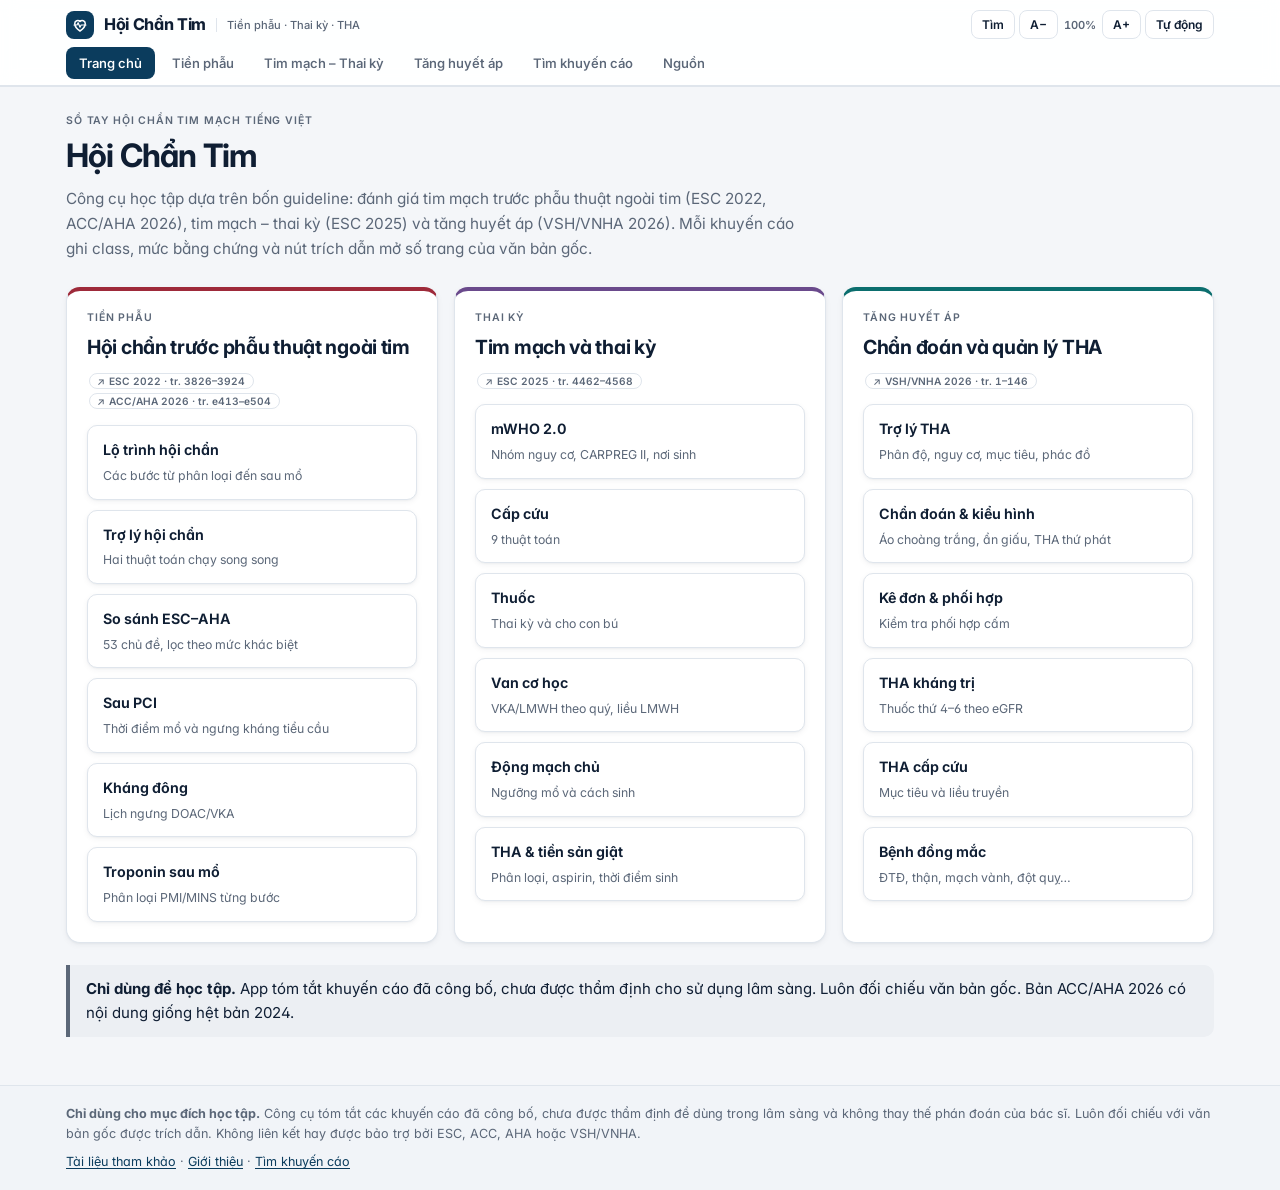
==== timmach-vn/index.html @ bd004d42 "Add files via upload" ====
<!doctype html>
<html lang="vi">
<head>
<meta charset="utf-8">
<meta name="viewport" content="width=device-width, initial-scale=1, viewport-fit=cover">
<title>Hội Chẩn Tim</title>
<meta name="description" content="Công cụ học tập tiếng Việt về hội chẩn tim mạch trước phẫu thuật ngoài tim (ESC 2022, ACC/AHA 2026) tim mạch – thai kỳ (ESC 2025) và tăng huyết áp (VSH/VNHA 2026). Mọi nội dung có trích dẫn khuyến cáo.">
<meta name="theme-color" content="#0b3c5d">
<link rel="icon" href="data:image/svg+xml,%3Csvg xmlns='http://www.w3.org/2000/svg' viewBox='0 0 32 32'%3E%3Crect width='32' height='32' rx='7' fill='%230b3c5d'/%3E%3Cpath d='M16 25s-8-5.2-8-11a4.5 4.5 0 0 1 8-2.8A4.5 4.5 0 0 1 24 14c0 5.8-8 11-8 11z' fill='%23fff'/%3E%3C/svg%3E">
<link rel="preconnect" href="https://fonts.googleapis.com">
<link rel="preconnect" href="https://fonts.gstatic.com" crossorigin>
<link rel="stylesheet" href="https://fonts.googleapis.com/css2?family=Inter:wght@400..800&display=swap">
<link rel="stylesheet" href="assets/style.css">
</head>
<body>
<a class="skip" href="#main">Bỏ qua đến nội dung</a>
<header class="top">
  <div class="wrap bar">
    <a class="brand" href="#/"><span class="logo" aria-hidden="true"><svg viewBox="0 0 24 24" fill="none" stroke="currentColor" stroke-width="2" stroke-linecap="round" stroke-linejoin="round"><path d="M12 20s-7-4.4-7-10a4 4 0 0 1 7-2.6A4 4 0 0 1 19 10c0 5.6-7 10-7 10z"/><path d="M4 12h4l1.5-3 2.5 6 1.5-3H20" stroke-width="1.6"/></svg></span><b>Hội Chẩn Tim</b><small>Tiền phẫu · Thai kỳ · THA</small></a>
    <div class="tools">
      <button type="button" class="ic" id="btn-search" aria-label="Tìm khuyến cáo">Tìm</button>
      <button type="button" class="ic" id="fs-down" aria-label="Giảm cỡ chữ">A−</button>
      <span class="fs" id="fs-val">100%</span>
      <button type="button" class="ic" id="fs-up" aria-label="Tăng cỡ chữ">A+</button>
      <button type="button" class="ic" id="btn-theme" aria-label="Đổi giao diện sáng/tối">Tự động</button>
    </div>
  </div>
  <nav class="wrap mainnav" id="mainnav" aria-label="Điều hướng chính"></nav>
  <nav class="wrap subnav" id="subnav" aria-label="Công cụ trong mục"></nav>
</header>
<main id="main" class="wrap" tabindex="-1"></main>
<footer class="foot">
  <div class="wrap">
    <p><b>Chỉ dùng cho mục đích học tập.</b> Công cụ tóm tắt các khuyến cáo đã công bố, chưa được thẩm định để dùng trong lâm sàng và không thay thế phán đoán của bác sĩ. Luôn đối chiếu với văn bản gốc được trích dẫn. Không liên kết hay được bảo trợ bởi ESC, ACC, AHA hoặc VSH/VNHA.</p>
    <p><a href="#/nguon">Tài liệu tham khảo</a> · <a href="#/gioi-thieu">Giới thiệu</a> · <a href="#/tim">Tìm khuyến cáo</a></p>
  </div>
</footer>
<div class="modal" id="modal" hidden><div class="modal-card" role="dialog" aria-modal="true" aria-labelledby="modal-title"><button type="button" class="modal-x" id="modal-x" aria-label="Đóng">×</button><div id="modal-body"></div></div></div>
<script src="data/refs.js"></script>
<script src="data/periop.js"></script>
<script src="data/preg.js"></script>
<script src="data/tha.js"></script>
<script src="assets/core.js"></script>
<script src="assets/pdfview.js"></script>
<script src="pages/periop.js"></script>
<script src="pages/preg.js"></script>
<script src="pages/tha.js"></script>
<script src="pages/common.js"></script>
</body>
</html>
---- timmach-vn/assets/style.css ----
/* Hội Chẩn Tim — giao diện lâm sàng: chữ Inter, nền xám lạnh, màu thương hiệu xanh navy; màu class theo quy ước guideline (I xanh lá, IIa vàng, IIb cam, III đỏ) */
:root{
  --bg:#f4f6f9; --surface:#ffffff; --surface2:#f1f4f8; --ink:#0f1e33; --muted:#5b6778; --line:#dfe5ec; --brand:#0b3c5d; --brand-ink:#ffffff; --brand-soft:#e6eef5;
  --esc:#1d4f8f; --esc-soft:#e8eef7; --aha:#9e2a3a; --aha-soft:#f8eaec; --preg:#6a4a8c; --preg-soft:#f0ebf6; --tha:#0b6e6e; --tha-soft:#e3f2f1;
  --c1:#1b7f4f; --c1-soft:#e3f3ea; --c2a:#8a6d00; --c2a-soft:#fbf3d6; --c2b:#b45309; --c2b-soft:#fdebd8;
  --c3:#b3261e; --c3-soft:#fbe4e2; --cv:#5b6778; --cv-soft:#eceff3; --focus:#1d4f8f;
  --shadow:0 1px 2px rgba(15,30,51,.04),0 2px 6px rgba(15,30,51,.05);
  --f-display:"Inter", "Segoe UI", system-ui, -apple-system, sans-serif;
  --f-body:"Inter", "Segoe UI", system-ui, -apple-system, sans-serif;
  --f-mono:"Inter", "Segoe UI", system-ui, sans-serif;
  --r:12px; --fs:15px; color-scheme:light;
}
@media (prefers-color-scheme: dark){:root:not([data-theme="light"]){
  --bg:#0b1220; --surface:#121a2b; --surface2:#18233a; --ink:#e6ebf2; --muted:#9aa6b8; --line:#26324a; --brand:#7fb3e0; --brand-ink:#0b1220; --brand-soft:#16273f;
  --esc:#8fb3ea; --esc-soft:#17243d; --aha:#f0a0aa; --aha-soft:#351d24; --preg:#c4a7e6; --preg-soft:#2a2140; --tha:#6fd1c9; --tha-soft:#12302f;
  --c1:#6fd3a0; --c1-soft:#12301f; --c2a:#e3c25a; --c2a-soft:#33290c; --c2b:#f2a463; --c2b-soft:#3a240f;
  --c3:#f08a83; --c3-soft:#3a1a19; --cv:#a2adbd; --cv-soft:#1f2a40; --focus:#8fb3ea;
  --shadow:0 1px 2px rgba(0,0,0,.3); color-scheme:dark}}
:root[data-theme="dark"]{
  --bg:#0b1220; --surface:#121a2b; --surface2:#18233a; --ink:#e6ebf2; --muted:#9aa6b8; --line:#26324a; --brand:#7fb3e0; --brand-ink:#0b1220; --brand-soft:#16273f;
  --esc:#8fb3ea; --esc-soft:#17243d; --aha:#f0a0aa; --aha-soft:#351d24; --preg:#c4a7e6; --preg-soft:#2a2140; --tha:#6fd1c9; --tha-soft:#12302f;
  --c1:#6fd3a0; --c1-soft:#12301f; --c2a:#e3c25a; --c2a-soft:#33290c; --c2b:#f2a463; --c2b-soft:#3a240f;
  --c3:#f08a83; --c3-soft:#3a1a19; --cv:#a2adbd; --cv-soft:#1f2a40; --focus:#8fb3ea;
  --shadow:0 1px 2px rgba(0,0,0,.3); color-scheme:dark}
*{box-sizing:border-box}
html{font-size:var(--fs)}
body{margin:0;background:var(--bg);color:var(--ink);font-family:var(--f-body);font-size:1rem;line-height:1.55;-webkit-text-size-adjust:100%}
h1,h2,h3,h4{font-family:var(--f-display);font-weight:650;text-wrap:balance;line-height:1.2;margin:0}
h1{font-size:clamp(1.55rem,3.4vw,2.3rem)} h2{font-size:1.4rem} h3{font-size:1.07rem} h4{font-size:.98rem}
p{margin:0} a{color:var(--esc)}
.skip{position:absolute;left:-999px;top:0;background:var(--ink);color:var(--surface);padding:8px 12px;z-index:50}
.skip:focus{left:8px}
.wrap{max-width:1180px;margin:0 auto;padding-left:max(16px,env(safe-area-inset-left,0px));padding-right:max(16px,env(safe-area-inset-right,0px))}
header.top{position:sticky;top:0;z-index:9;background:var(--surface);border-bottom:1px solid var(--line);padding-top:env(safe-area-inset-top,0px)}
.bar{display:flex;align-items:center;justify-content:space-between;gap:10px;flex-wrap:wrap;padding-block:10px 4px}
.brand{display:flex;align-items:center;gap:8px;text-decoration:none;color:var(--ink)}
.brand b{font-family:var(--f-display);font-size:1.12rem}
.brand small{font:500 .72rem var(--f-mono);color:var(--muted);letter-spacing:.04em}
.logo{width:22px;height:22px;border-radius:6px;background:var(--aha);display:inline-block;position:relative}
.logo::after{content:"";position:absolute;inset:6px 5px;border-radius:50% 50% 50% 0;background:var(--surface);transform:rotate(-45deg)}
.tools{display:flex;align-items:center;gap:4px}
.ic{border:1px solid var(--line);background:var(--surface);color:var(--ink);font:600 .8rem var(--f-body);padding:5px 9px;border-radius:7px;cursor:pointer}
.ic:hover{background:var(--surface2)}
.fs{font:500 .72rem var(--f-mono);color:var(--muted);min-width:3.2em;text-align:center}
nav.mainnav,nav.subnav{display:flex;gap:4px;overflow-x:auto;scrollbar-width:thin}
nav.mainnav{padding-block:4px 6px}
nav.subnav{padding-block:0 8px}
nav.subnav:empty{display:none}
.nv{flex:0 0 auto;text-decoration:none;color:var(--muted);font:500 .86rem var(--f-body);padding:6px 11px;border-radius:999px;white-space:nowrap;border:1px solid transparent}
.nv:hover{color:var(--ink);background:var(--surface2)}
.nv[aria-current="page"]{background:var(--ink);color:var(--surface)}
.subnav .nv{font-size:.8rem;padding:4px 10px}
.subnav .nv[aria-current="page"]{background:var(--surface2);color:var(--ink);border-color:var(--line)}
button:focus-visible,select:focus-visible,input:focus-visible,a:focus-visible,summary:focus-visible{outline:2px solid var(--focus);outline-offset:2px}
main{padding-block:22px 48px;display:flex;flex-direction:column;gap:22px;min-height:60vh}
main:focus{outline:none}
.lede{max-width:74ch;color:var(--muted)}
.eyebrow{font:600 .72rem var(--f-mono);letter-spacing:.09em;text-transform:uppercase;color:var(--muted)}
.head{display:flex;flex-direction:column;gap:8px}
.panel{background:var(--surface);border:1px solid var(--line);border-radius:var(--r);padding:16px;min-width:0}
.panel p,.callout p,.panel li{overflow-wrap:anywhere}
.stack{display:flex;flex-direction:column;gap:10px}
.row{display:flex;flex-wrap:wrap;gap:8px;align-items:center}
.callout{border-left:4px solid var(--aha);background:var(--aha-soft);padding:12px 16px;border-radius:0 var(--r) var(--r) 0}
.callout.esc{border-color:var(--esc);background:var(--esc-soft)}
.callout.preg{border-color:var(--preg);background:var(--preg-soft)}
.callout.neutral{border-color:var(--cv);background:var(--cv-soft)}
.grid2{display:grid;grid-template-columns:repeat(2,minmax(0,1fr));gap:16px}
.grid3{display:grid;grid-template-columns:repeat(3,minmax(0,1fr));gap:14px}
@media (max-width:820px){.grid2,.grid3{grid-template-columns:minmax(0,1fr)}}
.scroll{overflow-x:auto}
table{border-collapse:collapse;width:100%;font-size:.9rem}
th,td{border-bottom:1px solid var(--line);padding:8px 10px;text-align:left;vertical-align:top}
th{font:600 .72rem var(--f-mono);letter-spacing:.05em;text-transform:uppercase;color:var(--muted);background:var(--surface2)}
td.k{font-weight:600}
.col-esc{color:var(--esc)} .col-aha{color:var(--aha)} .col-preg{color:var(--preg)}
.note{font-size:.82rem;color:var(--muted)}
.small{font-size:.86rem}
ul.plain{margin:0;padding-left:1.1em;display:flex;flex-direction:column;gap:5px;font-size:.92rem}
ol.plain{margin:0;padding-left:1.3em;display:flex;flex-direction:column;gap:5px;font-size:.92rem}
/* class badges */
.cb{display:inline-flex;align-items:center;gap:5px;font:700 .72rem var(--f-mono);padding:2px 7px;border-radius:5px;white-space:nowrap;vertical-align:1px}
.cb i{font-style:normal;font-weight:500;opacity:.8}
.c1{background:var(--c1-soft);color:var(--c1)} .c2a{background:var(--c2a-soft);color:var(--c2a)}
.c2b{background:var(--c2b-soft);color:var(--c2b)} .c3,.c3h{background:var(--c3-soft);color:var(--c3)}
.c3h{outline:1.5px solid var(--c3)} .cv{background:var(--cv-soft);color:var(--cv)}
.who{font:700 .7rem var(--f-mono);letter-spacing:.06em;padding:2px 6px;border-radius:4px;white-space:nowrap}
.who.esc{background:var(--esc-soft);color:var(--esc)} .who.aha{background:var(--aha-soft);color:var(--aha)} .who.preg{background:var(--preg-soft);color:var(--preg)}
/* citations */
.cite{display:inline-flex;align-items:center;gap:4px;font:600 .68rem var(--f-mono);color:var(--muted);background:var(--surface2);border:1px solid var(--line);border-radius:5px;padding:1px 6px;cursor:pointer;white-space:nowrap;vertical-align:1px;margin-left:2px}
.cite:hover{color:var(--ink);border-color:var(--muted)}
.cite::before{content:"↗";font-weight:500}
.srcline{display:flex;flex-wrap:wrap;gap:4px;align-items:center;font-size:.78rem;color:var(--muted)}
/* diff chips */
.dchip{font:600 .72rem var(--f-body);padding:2px 9px;border-radius:999px;white-space:nowrap;border:1px solid currentColor}
.d-same{color:var(--c1)} .d-minor{color:var(--c2a)} .d-major{color:var(--c3)} .d-esc{color:var(--esc)} .d-aha{color:var(--aha)}
/* home + tiles */
.hero{display:flex;flex-direction:column;gap:10px;padding-block:6px 4px}
.hubs{display:grid;grid-template-columns:repeat(2,minmax(0,1fr));gap:16px}
@media (max-width:820px){.hubs{grid-template-columns:minmax(0,1fr)}}
.hub{background:var(--surface);border:1px solid var(--line);border-radius:14px;padding:18px;display:flex;flex-direction:column;gap:12px}
.hub.tp{border-top:4px solid var(--aha)} .hub.tk{border-top:4px solid var(--preg)}
.tiles{display:grid;grid-template-columns:repeat(auto-fill,minmax(230px,1fr));gap:10px}
.tile{display:flex;flex-direction:column;gap:4px;text-decoration:none;color:var(--ink);background:var(--surface);border:1px solid var(--line);border-radius:var(--r);padding:12px 14px}
.tile:hover{border-color:var(--muted)}
.tile b{font-size:.95rem}
.tile span{font-size:.82rem;color:var(--muted)}
.tile .tg{font:600 .66rem var(--f-mono);letter-spacing:.06em;text-transform:uppercase}
.steps-path{display:flex;flex-direction:column;gap:14px}
.pstep{display:grid;grid-template-columns:40px minmax(0,1fr);gap:12px}
.pnum{width:34px;height:34px;border-radius:50%;background:var(--ink);color:var(--surface);display:flex;align-items:center;justify-content:center;font:700 .9rem var(--f-mono)}
.pstep h3{margin-bottom:2px}
.chipbar{display:flex;flex-wrap:wrap;gap:6px;align-items:center}
.pill{display:inline-block;font:600 .74rem var(--f-mono);padding:2px 8px;border-radius:999px;background:var(--surface2);color:var(--muted)}
.pill.on{background:var(--ink);color:var(--surface)}
/* filters & forms */
.filters{display:flex;flex-wrap:wrap;gap:8px;align-items:center}
.chip{border:1px solid var(--line);background:var(--surface);color:var(--ink);font:500 .84rem var(--f-body);padding:5px 12px;border-radius:999px;cursor:pointer}
.chip[aria-pressed="true"]{background:var(--ink);color:var(--surface);border-color:var(--ink)}
input[type=search],input[type=number],input[type=text],select{font:inherit;font-size:.92rem;color:var(--ink);background:var(--surface);border:1px solid var(--line);border-radius:8px;padding:6px 9px;min-width:0;max-width:100%}
input[type=search]{flex:1 1 220px}
input[type=range]{width:100%;accent-color:var(--preg)}
.form{display:grid;grid-template-columns:repeat(auto-fill,minmax(220px,1fr));gap:12px 16px;align-items:start}
.field{display:flex;flex-direction:column;gap:5px;font-size:.88rem;min-width:0}
.field>span{font-weight:600}
.checks{display:flex;flex-direction:column;gap:5px;font-size:.88rem}
.checks label{display:flex;gap:7px;align-items:flex-start}
.checks input{margin-top:4px}
fieldset{border:1px solid var(--line);border-radius:8px;padding:10px 12px;margin:0;min-width:0}
legend{font-weight:600;font-size:.86rem;padding:0 4px}
.out{display:grid;grid-template-columns:repeat(2,minmax(0,1fr));gap:16px}
@media (max-width:820px){.out{grid-template-columns:minmax(0,1fr)}}
.outcol{border-radius:var(--r);border:1px solid var(--line);background:var(--surface);overflow:hidden;min-width:0}
.outcol>header{padding:10px 14px;font:700 .82rem var(--f-mono);letter-spacing:.05em}
.outcol.esc>header{background:var(--esc-soft);color:var(--esc)} .outcol.aha>header{background:var(--aha-soft);color:var(--aha)} .outcol.preg>header{background:var(--preg-soft);color:var(--preg)}
.steps{list-style:none;margin:0;padding:10px 14px 14px;display:flex;flex-direction:column;gap:9px}
.steps li{font-size:.9rem;display:flex;gap:8px;align-items:flex-start;flex-wrap:wrap}
.steps li>span.t{flex:1 1 200px;min-width:0}
.steps li.stop{font-weight:600}
.verdict{padding:12px 14px;font-size:.94rem;display:flex;flex-direction:column;gap:8px}
.verdict .big{font-family:var(--f-display);font-size:1.15rem;font-weight:650}
/* yes/no toggles (troponin.org style) */
.q{display:grid;grid-template-columns:minmax(0,1fr) auto;gap:10px;align-items:center;padding:10px 0;border-bottom:1px dashed var(--line)}
.q:last-child{border-bottom:0}
.yn{display:inline-flex;border:1px solid var(--line);border-radius:8px;overflow:hidden}
.yn button{border:0;background:var(--surface);color:var(--muted);font:600 .82rem var(--f-body);padding:6px 12px;cursor:pointer;border-right:1px solid var(--line)}
.yn button:last-child{border-right:0}
.yn button[aria-pressed="true"]{background:var(--ink);color:var(--surface)}
@media (max-width:520px){.q{grid-template-columns:minmax(0,1fr)}}
.result{border:2px solid var(--ink);border-radius:var(--r);padding:16px;background:var(--surface);display:flex;flex-direction:column;gap:8px}
/* recommendation list */
.rec{display:flex;gap:8px;align-items:flex-start;font-size:.9rem}
.rec .cb{margin-top:2px}
.rec>span.t{flex:1;min-width:0}
.recrow{background:var(--surface);border:1px solid var(--line);border-radius:8px;padding:10px 12px;display:flex;flex-direction:column;gap:6px}
.recrow .meta{display:flex;flex-wrap:wrap;gap:6px;align-items:center;font-size:.76rem;color:var(--muted)}
/* matrix */
.mrow{background:var(--surface);border:1px solid var(--line);border-radius:var(--r);overflow:hidden}
.mhead{display:flex;flex-wrap:wrap;gap:8px 12px;align-items:center;padding:12px 16px;border-bottom:1px solid var(--line)}
.mhead h3{flex:1 1 260px;font-size:1.02rem}
.mhead .cat{font:500 .72rem var(--f-mono);color:var(--muted);text-transform:uppercase;letter-spacing:.06em}
.mbody{display:grid;grid-template-columns:repeat(2,minmax(0,1fr))}
.mbody>div{padding:12px 16px;display:flex;flex-direction:column;gap:8px;min-width:0}
.mbody>div+div{border-left:1px solid var(--line)}
@media (max-width:760px){.mbody{grid-template-columns:minmax(0,1fr)}.mbody>div+div{border-left:0;border-top:1px solid var(--line)}}
.side-l{font:700 .7rem var(--f-mono);letter-spacing:.08em;display:flex;gap:6px;flex-wrap:wrap;align-items:center}
.tip{padding:10px 16px;background:var(--surface2);font-size:.88rem;border-top:1px solid var(--line)}
/* key diffs */
.keydiff{display:grid;grid-template-columns:repeat(auto-fill,minmax(280px,1fr));gap:12px}
.kd{background:var(--surface);border:1px solid var(--line);border-radius:var(--r);padding:14px;display:flex;flex-direction:column;gap:8px}
.kd h3{font-size:1rem}
.kd .r2{display:grid;grid-template-columns:44px minmax(0,1fr);gap:8px;font-size:.88rem;align-items:start}
.cormap{display:grid;grid-template-columns:repeat(5,minmax(0,1fr));gap:8px}
@media (max-width:640px){.cormap{grid-template-columns:repeat(2,minmax(0,1fr))}}
.cormap div{border-radius:8px;padding:10px;font-size:.82rem;display:flex;flex-direction:column;gap:4px}
.cormap b{font-family:var(--f-mono);font-size:.95rem}
/* timeline */
.tl{display:flex;flex-direction:column;gap:10px}
.tlrow{display:grid;grid-template-columns:52px minmax(0,1fr);gap:8px;align-items:center}
.bar2{position:relative;height:34px;border-radius:6px;overflow:hidden;display:flex;background:var(--surface2)}
.seg{height:100%;display:flex;align-items:center;justify-content:center;font:700 .7rem var(--f-mono);overflow:hidden;white-space:nowrap;border-right:1px solid var(--surface)}
.marker{position:absolute;top:-4px;bottom:-4px;width:3px;background:var(--ink);border-radius:2px}
.ticks{position:relative;height:18px;margin-left:60px;font:500 .68rem var(--f-mono);color:var(--muted)}
.ticks span{position:absolute;transform:translateX(-50%)}
.days{display:grid;grid-template-columns:repeat(11,minmax(34px,1fr));gap:3px;min-width:420px}
.days div{text-align:center;font:600 .7rem var(--f-mono);padding:7px 2px;border-radius:5px}
.days .h{color:var(--muted);font-weight:500}
.dk-take{background:var(--c1-soft);color:var(--c1)} .dk-hold{background:var(--c3-soft);color:var(--c3)}
.dk-bridge{background:var(--c2a-soft);color:var(--c2a)} .dk-post{background:var(--esc-soft);color:var(--esc)}
.legend{display:flex;flex-wrap:wrap;gap:10px;font-size:.8rem;color:var(--muted)}
.legend span{display:inline-flex;align-items:center;gap:5px}
.legend i{width:12px;height:12px;border-radius:3px;display:inline-block}
/* mWHO */
.mwho{display:grid;grid-template-columns:repeat(5,minmax(0,1fr));gap:6px}
@media (max-width:700px){.mwho{grid-template-columns:repeat(2,minmax(0,1fr))}}
.mw{border-radius:8px;padding:10px;border:2px solid transparent;display:flex;flex-direction:column;gap:3px;font-size:.8rem}
.mw b{font:700 .9rem var(--f-mono)}
.mw.on{border-color:var(--ink)}
.w1{background:var(--c1-soft);color:var(--c1)} .w2{background:#e3f1d8;color:#4f7a1d} .w23{background:var(--c2a-soft);color:var(--c2a)} .w3{background:var(--c2b-soft);color:var(--c2b)} .w4{background:var(--c3-soft);color:var(--c3)}
:root[data-theme="dark"] .w2{background:#22331a;color:#a6d37a}
@media (prefers-color-scheme: dark){:root:not([data-theme="light"]) .w2{background:#22331a;color:#a6d37a}}
/* drugs */
.dg{display:grid;grid-template-columns:repeat(3,minmax(0,1fr));gap:10px}
@media (max-width:760px){.dg{grid-template-columns:minmax(0,1fr)}}
.dgc{border-radius:8px;padding:10px 12px;display:flex;flex-direction:column;gap:4px;font-size:.9rem}
.dgc h4{font-family:var(--f-body);font-size:.82rem}
/* aorta ruler */
.ruler{position:relative;height:56px;border-radius:8px;background:linear-gradient(90deg,var(--c1-soft) 0 33.3%,var(--c2a-soft) 33.3% 50%,var(--c2b-soft) 50% 66.6%,var(--c3-soft) 66.6% 100%)}
.ruler .mk{position:absolute;top:-6px;bottom:-6px;width:3px;background:var(--ink);border-radius:2px}
.ruler .lb{position:absolute;bottom:4px;transform:translateX(-50%);font:600 .68rem var(--f-mono);color:var(--muted)}
/* algorithm */
.algo{display:flex;flex-direction:column;gap:8px}
.ab{border:1px solid var(--line);border-radius:8px;padding:10px 12px;background:var(--surface);display:flex;flex-direction:column;gap:5px;font-size:.9rem}
.ab.g{border-left:4px solid var(--c1)} .ab.y{border-left:4px solid var(--c2a)} .ab.o{border-left:4px solid var(--c2b)} .ab.r{border-left:4px solid var(--c3)} .ab.n{border-left:4px solid var(--cv)}
.arrow{text-align:center;color:var(--muted);font-size:.9rem;line-height:1}
.branch{display:grid;grid-template-columns:repeat(2,minmax(0,1fr));gap:10px}
@media (max-width:640px){.branch{grid-template-columns:minmax(0,1fr)}}
/* quiz */
.case{background:var(--surface);border:1px solid var(--line);border-radius:var(--r);padding:16px;display:flex;flex-direction:column;gap:10px}
.opts{display:flex;flex-direction:column;gap:6px}
.opts button{text-align:left;font:inherit;font-size:.9rem;color:var(--ink);background:var(--surface2);border:1px solid var(--line);border-radius:8px;padding:8px 12px;cursor:pointer}
.opts button.right{background:var(--c1-soft);border-color:var(--c1)}
.opts button.wrong{background:var(--c3-soft);border-color:var(--c3)}
.expl{font-size:.9rem;display:flex;flex-direction:column;gap:8px;border-top:1px dashed var(--line);padding-top:10px}
details{border:1px solid var(--line);border-radius:8px;background:var(--surface)}
details>summary{cursor:pointer;padding:10px 14px;font-weight:600}
details>div{padding:0 14px 14px}
/* modal */
.modal{position:fixed;inset:0;z-index:40;background:rgba(10,15,20,.55);display:flex;align-items:center;justify-content:center;padding:16px}
.modal-card{background:var(--surface);color:var(--ink);border-radius:12px;max-width:620px;width:100%;max-height:85vh;overflow:auto;padding:20px;position:relative;display:flex;flex-direction:column;gap:10px}
.modal-x{position:absolute;top:8px;right:10px;border:0;background:none;color:var(--muted);font-size:1.6rem;cursor:pointer;line-height:1}
.foot{border-top:1px solid var(--line);background:var(--surface);padding-block:18px calc(18px + env(safe-area-inset-bottom,0px));font-size:.84rem;color:var(--muted)}
.foot .wrap{display:flex;flex-direction:column;gap:8px}
.num{font-variant-numeric:tabular-nums}
@media (prefers-reduced-motion:no-preference){.tile,.mrow{transition:border-color .15s}}
[hidden]{display:none!important}
.stack>input[type=search]{flex:none}
mark{background:var(--c2a-soft);color:inherit;border-radius:3px;padding:0 2px}

/* Tăng huyết áp (VSH/VNHA 2026) */
.callout.tha{border-color:var(--tha);background:var(--tha-soft)}
.col-tha{color:var(--tha)} .who.tha{background:var(--tha-soft);color:var(--tha)}
.hub.tha{border-top:4px solid var(--tha)}
.outcol.tha>header{background:var(--tha-soft);color:var(--tha)}
.hubs.three{grid-template-columns:repeat(3,minmax(0,1fr))}
@media (max-width:1100px){.hubs.three{grid-template-columns:minmax(0,1fr)}}
.d5{display:grid;grid-template-columns:repeat(5,minmax(0,1fr));gap:8px;counter-reset:d5}
@media (max-width:820px){.d5{grid-template-columns:minmax(0,1fr)}}
.d5 a{display:block;border:1px solid var(--line);border-top:4px solid var(--tha);border-radius:10px;padding:12px;text-decoration:none;color:inherit;background:var(--surface)}
.d5 a b{display:block;font-size:1.05rem;color:var(--tha)} .d5 a span{font-size:.88rem;color:var(--muted)}
.bpgrid{width:100%;border-collapse:collapse;font-size:.9rem}
.bpgrid td,.bpgrid th{border:1px solid var(--line);padding:6px 8px;text-align:center}
.bpgrid th{background:var(--cv-soft)}
.bpgrid td.hit{outline:3px solid var(--tha);outline-offset:-3px;font-weight:700}
.rk-lo{background:var(--c1-soft)} .rk-mid{background:var(--c2a-soft)} .rk-hi{background:var(--c3-soft)}
.rxcard{border:1px solid var(--line);border-left:5px solid var(--tha);border-radius:10px;padding:12px 14px;background:var(--surface)}
.rxcard.warn{border-left-color:var(--c3)} .rxcard.ok{border-left-color:var(--c1)}
.chip{display:inline-block;border:1px solid var(--line);border-radius:999px;padding:2px 10px;margin:2px 4px 2px 0;font-size:.85rem}
.chip.bad{border-color:var(--c3);color:var(--c3)} .chip.good{border-color:var(--c1);color:var(--c1)}
.tline{list-style:none;padding:0;margin:0;border-left:3px solid var(--tha)}
.tline li{position:relative;padding:4px 0 10px 16px}
.tline li:before{content:'';position:absolute;left:-8px;top:9px;width:13px;height:13px;border-radius:50%;background:var(--tha)}
.tline li b{display:block}

/* ===== Lớp hoàn thiện giao diện chuyên nghiệp ===== */
body{font-feature-settings:"cv11" 1,"ss01" 1;-webkit-font-smoothing:antialiased;-moz-osx-font-smoothing:grayscale;line-height:1.6}
h1,h2,h3,h4{font-weight:700;letter-spacing:-.015em}
h1{font-size:clamp(1.6rem,3.2vw,2.15rem);letter-spacing:-.025em}
h2{font-size:1.3rem} h3{font-size:1.02rem;font-weight:650}
a{color:var(--brand);text-underline-offset:2px}
.eyebrow{font:600 .7rem var(--f-body);letter-spacing:.08em;color:var(--muted)}
.lede{font-size:1.02rem;line-height:1.65}
header.top{background:var(--surface);background:color-mix(in srgb,var(--surface) 92%,transparent);backdrop-filter:saturate(1.4) blur(8px);-webkit-backdrop-filter:saturate(1.4) blur(8px);box-shadow:0 1px 0 var(--line)}
.brand{gap:10px}
.brand b{font-family:var(--f-body);font-weight:750;font-size:1.08rem;letter-spacing:-.02em;color:var(--ink)}
.brand small{font:500 .74rem var(--f-body);letter-spacing:0;border-left:1px solid var(--line);padding-left:10px}
.logo{width:28px;height:28px;border-radius:8px;background:var(--brand);color:var(--brand-ink);display:inline-flex;align-items:center;justify-content:center}
.logo::after{content:none}
.logo svg{width:18px;height:18px;display:block}
.ic{font:600 .8rem var(--f-body);border-radius:8px;padding:6px 10px}
.fs{font:600 .74rem var(--f-body);font-variant-numeric:tabular-nums}
.nv{font:550 .87rem var(--f-body);border-radius:8px;padding:7px 12px}
.nv[aria-current="page"]{background:var(--brand);color:var(--brand-ink)}
.subnav .nv{font-size:.82rem;border-radius:6px}
.subnav .nv[aria-current="page"]{background:var(--brand-soft);color:var(--brand);border-color:transparent;font-weight:650}
.panel,.hub,.tile,.mrow,.kd,.case,.outcol,.recrow,.rxcard,.d5 a,.ab{box-shadow:var(--shadow)}
.panel{border-radius:var(--r);padding:18px 20px}
.panel>h3:first-child,.panel>h3{padding-bottom:2px}
.hub{border-radius:14px;padding:20px;border-top-width:3px}
.tile{border-radius:10px;padding:13px 15px;transition:border-color .15s,box-shadow .15s,transform .15s}
.tile:hover{border-color:var(--brand);box-shadow:0 4px 14px rgba(15,30,51,.08)}
.tile b{font-weight:650}
.tile .tg{font:600 .64rem var(--f-body);letter-spacing:.06em}
th{font:650 .7rem var(--f-body);letter-spacing:.05em}
.cb{font:700 .7rem var(--f-body);border-radius:5px;padding:2px 7px;font-variant-numeric:tabular-nums}
.who{font:700 .68rem var(--f-body);letter-spacing:.04em}
.cite{font:600 .68rem var(--f-body);border-radius:999px;padding:1px 8px 1px 7px;background:var(--surface);font-variant-numeric:tabular-nums}
.cite:hover{color:var(--brand);border-color:var(--brand);background:var(--brand-soft)}
.cite.fig::before{content:"";width:9px;height:9px;border:1.5px solid currentColor;border-radius:2px;display:inline-block}
.pill{font:600 .72rem var(--f-body)}
.pill.on,.chip[aria-pressed="true"],.yn button[aria-pressed="true"]{background:var(--brand);color:var(--brand-ink);border-color:var(--brand)}
.pnum{background:var(--brand);color:var(--brand-ink);font:700 .9rem var(--f-body)}
.result{border:1px solid var(--line);border-top:3px solid var(--brand);box-shadow:var(--shadow);padding:16px 18px}
.mw.on{border-color:var(--brand)}
.marker,.ruler .mk{background:var(--brand)}
.outcol>header,.side-l,.mhead .cat,.seg,.ticks,.days div,.ruler .lb,.mw b,.cormap b{font-family:var(--f-body)}
.verdict .big{font-family:var(--f-body);font-weight:700}
input[type=search],input[type=number],input[type=text],select{border-radius:8px;padding:7px 10px;transition:border-color .15s,box-shadow .15s}
input:focus,select:focus{border-color:var(--brand);box-shadow:0 0 0 3px var(--brand-soft);outline:none}
input[type=checkbox],input[type=radio],input[type=range]{accent-color:var(--brand)}
.callout{border-radius:0 10px 10px 0}
.foot{background:var(--surface2)}
.modal{background:rgba(8,15,28,.6);backdrop-filter:blur(2px)}
.modal-card{border-radius:14px;box-shadow:0 20px 50px rgba(8,15,28,.3)}
.modal-card.wide{max-width:min(1100px,96vw);max-height:94vh;padding:16px}
/* Nút chính và trình xem trang gốc */
.btn{display:inline-flex;align-items:center;gap:6px;border:1px solid var(--brand);background:var(--brand);color:var(--brand-ink);font:600 .86rem var(--f-body);padding:8px 14px;border-radius:8px;cursor:pointer;text-decoration:none}
.btn:hover{filter:brightness(1.08)}
.btn.ghost{background:var(--surface);color:var(--brand)}
.pdfbar{display:flex;flex-wrap:wrap;gap:6px;align-items:center;position:sticky;top:-16px;background:var(--surface);padding:6px 0;z-index:2;border-bottom:1px solid var(--line)}
.pdfbar .sp{flex:1}
.pdfpage{background:#fff;border:1px solid var(--line);border-radius:4px;display:block;margin:0 auto;max-width:100%;height:auto;box-shadow:var(--shadow)}
.pdfwrap{overflow:auto;-webkit-overflow-scrolling:touch}
.pdfwrap.zoom .pdfpage{max-width:none}
.drop{border:1.5px dashed var(--line);border-radius:10px;padding:16px;display:flex;flex-direction:column;gap:8px;align-items:flex-start}
.figbtn{margin-top:4px}
.modal-x{z-index:5;background:var(--surface);border-radius:8px;width:36px;height:36px}
.modal-card.wide .pdfbar{padding-right:40px}
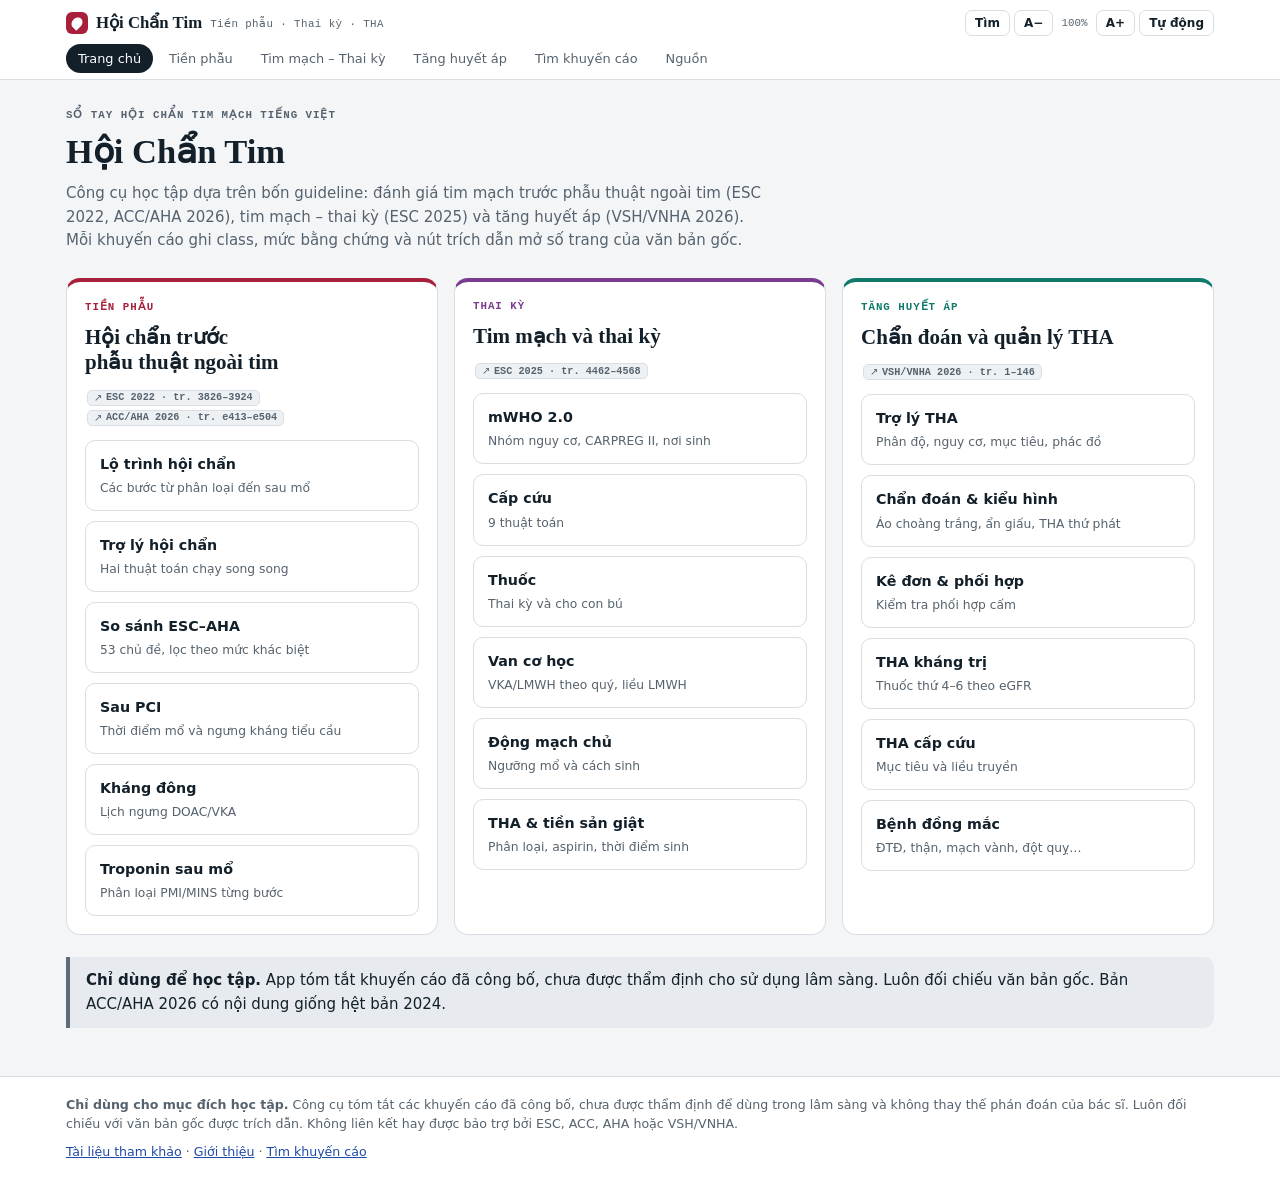
==== commit 70cbfa96: "Add files via upload" ====
--- a/timmach-vn/index.html
+++ b/timmach-vn/index.html
@@ -5,18 +5,18 @@
 <meta name="viewport" content="width=device-width, initial-scale=1, viewport-fit=cover">
 <title>Hội Chẩn Tim</title>
 <meta name="description" content="Công cụ học tập tiếng Việt về hội chẩn tim mạch trước phẫu thuật ngoài tim (ESC 2022, ACC/AHA 2026) tim mạch – thai kỳ (ESC 2025) và tăng huyết áp (VSH/VNHA 2026). Mọi nội dung có trích dẫn khuyến cáo.">
-<meta name="theme-color" content="#0b3c5d">
-<link rel="icon" href="data:image/svg+xml,%3Csvg xmlns='http://www.w3.org/2000/svg' viewBox='0 0 32 32'%3E%3Crect width='32' height='32' rx='7' fill='%230b3c5d'/%3E%3Cpath d='M16 25s-8-5.2-8-11a4.5 4.5 0 0 1 8-2.8A4.5 4.5 0 0 1 24 14c0 5.8-8 11-8 11z' fill='%23fff'/%3E%3C/svg%3E">
+<meta name="theme-color" content="#13202a">
+<link rel="icon" href="data:image/svg+xml,%3Csvg xmlns='http://www.w3.org/2000/svg' viewBox='0 0 32 32'%3E%3Crect width='32' height='32' rx='7' fill='%23a8203a'/%3E%3Cpath d='M16 25s-8-5.2-8-11a4.5 4.5 0 0 1 8-2.8A4.5 4.5 0 0 1 24 14c0 5.8-8 11-8 11z' fill='%23fff'/%3E%3C/svg%3E">
 <link rel="preconnect" href="https://fonts.googleapis.com">
 <link rel="preconnect" href="https://fonts.gstatic.com" crossorigin>
-<link rel="stylesheet" href="https://fonts.googleapis.com/css2?family=Inter:wght@400..800&display=swap">
+<link rel="stylesheet" href="https://fonts.googleapis.com/css2?family=Be+Vietnam+Pro:wght@400;500;600;700&family=Literata:opsz,wght@7..72,500;7..72,650&family=JetBrains+Mono:wght@500;700&display=swap">
 <link rel="stylesheet" href="assets/style.css">
 </head>
 <body>
 <a class="skip" href="#main">Bỏ qua đến nội dung</a>
 <header class="top">
   <div class="wrap bar">
-    <a class="brand" href="#/"><span class="logo" aria-hidden="true"><svg viewBox="0 0 24 24" fill="none" stroke="currentColor" stroke-width="2" stroke-linecap="round" stroke-linejoin="round"><path d="M12 20s-7-4.4-7-10a4 4 0 0 1 7-2.6A4 4 0 0 1 19 10c0 5.6-7 10-7 10z"/><path d="M4 12h4l1.5-3 2.5 6 1.5-3H20" stroke-width="1.6"/></svg></span><b>Hội Chẩn Tim</b><small>Tiền phẫu · Thai kỳ · THA</small></a>
+    <a class="brand" href="#/"><span class="logo" aria-hidden="true"></span><b>Hội Chẩn Tim</b><small>Tiền phẫu · Thai kỳ · THA</small></a>
     <div class="tools">
       <button type="button" class="ic" id="btn-search" aria-label="Tìm khuyến cáo">Tìm</button>
       <button type="button" class="ic" id="fs-down" aria-label="Giảm cỡ chữ">A−</button>
@@ -41,7 +41,6 @@
 <script src="data/preg.js"></script>
 <script src="data/tha.js"></script>
 <script src="assets/core.js"></script>
-<script src="assets/pdfview.js"></script>
 <script src="pages/periop.js"></script>
 <script src="pages/preg.js"></script>
 <script src="pages/tha.js"></script>
--- a/timmach-vn/assets/style.css
+++ b/timmach-vn/assets/style.css
@@ -1,27 +1,24 @@
-/* Hội Chẩn Tim — giao diện lâm sàng: chữ Inter, nền xám lạnh, màu thương hiệu xanh navy; màu class theo quy ước guideline (I xanh lá, IIa vàng, IIb cam, III đỏ) */
+/* Hội Chẩn Tim — sổ tay hội chẩn tim mạch. ESC = xanh chàm, AHA = đỏ thẫm, thai kỳ = tím mận; màu class theo quy ước guideline */
 :root{
-  --bg:#f4f6f9; --surface:#ffffff; --surface2:#f1f4f8; --ink:#0f1e33; --muted:#5b6778; --line:#dfe5ec; --brand:#0b3c5d; --brand-ink:#ffffff; --brand-soft:#e6eef5;
-  --esc:#1d4f8f; --esc-soft:#e8eef7; --aha:#9e2a3a; --aha-soft:#f8eaec; --preg:#6a4a8c; --preg-soft:#f0ebf6; --tha:#0b6e6e; --tha-soft:#e3f2f1;
-  --c1:#1b7f4f; --c1-soft:#e3f3ea; --c2a:#8a6d00; --c2a-soft:#fbf3d6; --c2b:#b45309; --c2b-soft:#fdebd8;
-  --c3:#b3261e; --c3-soft:#fbe4e2; --cv:#5b6778; --cv-soft:#eceff3; --focus:#1d4f8f;
-  --shadow:0 1px 2px rgba(15,30,51,.04),0 2px 6px rgba(15,30,51,.05);
-  --f-display:"Inter", "Segoe UI", system-ui, -apple-system, sans-serif;
-  --f-body:"Inter", "Segoe UI", system-ui, -apple-system, sans-serif;
-  --f-mono:"Inter", "Segoe UI", system-ui, sans-serif;
-  --r:12px; --fs:15px; color-scheme:light;
+  --bg:#f3f5f7; --surface:#ffffff; --surface2:#eef1f4; --ink:#13202a; --muted:#56636e; --line:#d8dee4;
+  --esc:#1f4aa8; --esc-soft:#e6ecfa; --aha:#a8203a; --aha-soft:#fae8ec; --preg:#7a3b8f; --preg-soft:#f3e8f7; --tha:#0f7a6c; --tha-soft:#e2f4f1;
+  --c1:#1f8a5b; --c1-soft:#dff3e9; --c2a:#a77a00; --c2a-soft:#fbf0cf; --c2b:#c3620f; --c2b-soft:#fde5d1;
+  --c3:#b42d36; --c3-soft:#f9dfe1; --cv:#5f6b76; --cv-soft:#e7ebef; --focus:#2b6cb0;
+  --f-display:"Literata", Georgia, "Times New Roman", serif;
+  --f-body:"Be Vietnam Pro", "Segoe UI", system-ui, -apple-system, sans-serif;
+  --f-mono:"JetBrains Mono", ui-monospace, "SF Mono", Consolas, monospace;
+  --r:10px; --fs:15px; color-scheme:light;
 }
 @media (prefers-color-scheme: dark){:root:not([data-theme="light"]){
-  --bg:#0b1220; --surface:#121a2b; --surface2:#18233a; --ink:#e6ebf2; --muted:#9aa6b8; --line:#26324a; --brand:#7fb3e0; --brand-ink:#0b1220; --brand-soft:#16273f;
-  --esc:#8fb3ea; --esc-soft:#17243d; --aha:#f0a0aa; --aha-soft:#351d24; --preg:#c4a7e6; --preg-soft:#2a2140; --tha:#6fd1c9; --tha-soft:#12302f;
-  --c1:#6fd3a0; --c1-soft:#12301f; --c2a:#e3c25a; --c2a-soft:#33290c; --c2b:#f2a463; --c2b-soft:#3a240f;
-  --c3:#f08a83; --c3-soft:#3a1a19; --cv:#a2adbd; --cv-soft:#1f2a40; --focus:#8fb3ea;
-  --shadow:0 1px 2px rgba(0,0,0,.3); color-scheme:dark}}
+  --bg:#0e1419; --surface:#161f27; --surface2:#1c2731; --ink:#e4e9ee; --muted:#9aa7b3; --line:#2b3843;
+  --esc:#8aa8f2; --esc-soft:#1b2848; --aha:#f08a9c; --aha-soft:#3a1a22; --preg:#d19be3; --preg-soft:#33203b; --tha:#5fd3c0; --tha-soft:#153532;
+  --c1:#5fcf98; --c1-soft:#143326; --c2a:#e8c04a; --c2a-soft:#382d0c; --c2b:#f39a55; --c2b-soft:#3d250f;
+  --c3:#f07b83; --c3-soft:#3d1a1e; --cv:#a4afb9; --cv-soft:#25313b; --focus:#8ab4f8; color-scheme:dark}}
 :root[data-theme="dark"]{
-  --bg:#0b1220; --surface:#121a2b; --surface2:#18233a; --ink:#e6ebf2; --muted:#9aa6b8; --line:#26324a; --brand:#7fb3e0; --brand-ink:#0b1220; --brand-soft:#16273f;
-  --esc:#8fb3ea; --esc-soft:#17243d; --aha:#f0a0aa; --aha-soft:#351d24; --preg:#c4a7e6; --preg-soft:#2a2140; --tha:#6fd1c9; --tha-soft:#12302f;
-  --c1:#6fd3a0; --c1-soft:#12301f; --c2a:#e3c25a; --c2a-soft:#33290c; --c2b:#f2a463; --c2b-soft:#3a240f;
-  --c3:#f08a83; --c3-soft:#3a1a19; --cv:#a2adbd; --cv-soft:#1f2a40; --focus:#8fb3ea;
-  --shadow:0 1px 2px rgba(0,0,0,.3); color-scheme:dark}
+  --bg:#0e1419; --surface:#161f27; --surface2:#1c2731; --ink:#e4e9ee; --muted:#9aa7b3; --line:#2b3843;
+  --esc:#8aa8f2; --esc-soft:#1b2848; --aha:#f08a9c; --aha-soft:#3a1a22; --preg:#d19be3; --preg-soft:#33203b; --tha:#5fd3c0; --tha-soft:#153532;
+  --c1:#5fcf98; --c1-soft:#143326; --c2a:#e8c04a; --c2a-soft:#382d0c; --c2b:#f39a55; --c2b-soft:#3d250f;
+  --c3:#f07b83; --c3-soft:#3d1a1e; --cv:#a4afb9; --cv-soft:#25313b; --focus:#8ab4f8; color-scheme:dark}
 *{box-sizing:border-box}
 html{font-size:var(--fs)}
 body{margin:0;background:var(--bg);color:var(--ink);font-family:var(--f-body);font-size:1rem;line-height:1.55;-webkit-text-size-adjust:100%}
@@ -261,68 +258,3 @@
 .tline li{position:relative;padding:4px 0 10px 16px}
 .tline li:before{content:'';position:absolute;left:-8px;top:9px;width:13px;height:13px;border-radius:50%;background:var(--tha)}
 .tline li b{display:block}
-
-/* ===== Lớp hoàn thiện giao diện chuyên nghiệp ===== */
-body{font-feature-settings:"cv11" 1,"ss01" 1;-webkit-font-smoothing:antialiased;-moz-osx-font-smoothing:grayscale;line-height:1.6}
-h1,h2,h3,h4{font-weight:700;letter-spacing:-.015em}
-h1{font-size:clamp(1.6rem,3.2vw,2.15rem);letter-spacing:-.025em}
-h2{font-size:1.3rem} h3{font-size:1.02rem;font-weight:650}
-a{color:var(--brand);text-underline-offset:2px}
-.eyebrow{font:600 .7rem var(--f-body);letter-spacing:.08em;color:var(--muted)}
-.lede{font-size:1.02rem;line-height:1.65}
-header.top{background:var(--surface);background:color-mix(in srgb,var(--surface) 92%,transparent);backdrop-filter:saturate(1.4) blur(8px);-webkit-backdrop-filter:saturate(1.4) blur(8px);box-shadow:0 1px 0 var(--line)}
-.brand{gap:10px}
-.brand b{font-family:var(--f-body);font-weight:750;font-size:1.08rem;letter-spacing:-.02em;color:var(--ink)}
-.brand small{font:500 .74rem var(--f-body);letter-spacing:0;border-left:1px solid var(--line);padding-left:10px}
-.logo{width:28px;height:28px;border-radius:8px;background:var(--brand);color:var(--brand-ink);display:inline-flex;align-items:center;justify-content:center}
-.logo::after{content:none}
-.logo svg{width:18px;height:18px;display:block}
-.ic{font:600 .8rem var(--f-body);border-radius:8px;padding:6px 10px}
-.fs{font:600 .74rem var(--f-body);font-variant-numeric:tabular-nums}
-.nv{font:550 .87rem var(--f-body);border-radius:8px;padding:7px 12px}
-.nv[aria-current="page"]{background:var(--brand);color:var(--brand-ink)}
-.subnav .nv{font-size:.82rem;border-radius:6px}
-.subnav .nv[aria-current="page"]{background:var(--brand-soft);color:var(--brand);border-color:transparent;font-weight:650}
-.panel,.hub,.tile,.mrow,.kd,.case,.outcol,.recrow,.rxcard,.d5 a,.ab{box-shadow:var(--shadow)}
-.panel{border-radius:var(--r);padding:18px 20px}
-.panel>h3:first-child,.panel>h3{padding-bottom:2px}
-.hub{border-radius:14px;padding:20px;border-top-width:3px}
-.tile{border-radius:10px;padding:13px 15px;transition:border-color .15s,box-shadow .15s,transform .15s}
-.tile:hover{border-color:var(--brand);box-shadow:0 4px 14px rgba(15,30,51,.08)}
-.tile b{font-weight:650}
-.tile .tg{font:600 .64rem var(--f-body);letter-spacing:.06em}
-th{font:650 .7rem var(--f-body);letter-spacing:.05em}
-.cb{font:700 .7rem var(--f-body);border-radius:5px;padding:2px 7px;font-variant-numeric:tabular-nums}
-.who{font:700 .68rem var(--f-body);letter-spacing:.04em}
-.cite{font:600 .68rem var(--f-body);border-radius:999px;padding:1px 8px 1px 7px;background:var(--surface);font-variant-numeric:tabular-nums}
-.cite:hover{color:var(--brand);border-color:var(--brand);background:var(--brand-soft)}
-.cite.fig::before{content:"";width:9px;height:9px;border:1.5px solid currentColor;border-radius:2px;display:inline-block}
-.pill{font:600 .72rem var(--f-body)}
-.pill.on,.chip[aria-pressed="true"],.yn button[aria-pressed="true"]{background:var(--brand);color:var(--brand-ink);border-color:var(--brand)}
-.pnum{background:var(--brand);color:var(--brand-ink);font:700 .9rem var(--f-body)}
-.result{border:1px solid var(--line);border-top:3px solid var(--brand);box-shadow:var(--shadow);padding:16px 18px}
-.mw.on{border-color:var(--brand)}
-.marker,.ruler .mk{background:var(--brand)}
-.outcol>header,.side-l,.mhead .cat,.seg,.ticks,.days div,.ruler .lb,.mw b,.cormap b{font-family:var(--f-body)}
-.verdict .big{font-family:var(--f-body);font-weight:700}
-input[type=search],input[type=number],input[type=text],select{border-radius:8px;padding:7px 10px;transition:border-color .15s,box-shadow .15s}
-input:focus,select:focus{border-color:var(--brand);box-shadow:0 0 0 3px var(--brand-soft);outline:none}
-input[type=checkbox],input[type=radio],input[type=range]{accent-color:var(--brand)}
-.callout{border-radius:0 10px 10px 0}
-.foot{background:var(--surface2)}
-.modal{background:rgba(8,15,28,.6);backdrop-filter:blur(2px)}
-.modal-card{border-radius:14px;box-shadow:0 20px 50px rgba(8,15,28,.3)}
-.modal-card.wide{max-width:min(1100px,96vw);max-height:94vh;padding:16px}
-/* Nút chính và trình xem trang gốc */
-.btn{display:inline-flex;align-items:center;gap:6px;border:1px solid var(--brand);background:var(--brand);color:var(--brand-ink);font:600 .86rem var(--f-body);padding:8px 14px;border-radius:8px;cursor:pointer;text-decoration:none}
-.btn:hover{filter:brightness(1.08)}
-.btn.ghost{background:var(--surface);color:var(--brand)}
-.pdfbar{display:flex;flex-wrap:wrap;gap:6px;align-items:center;position:sticky;top:-16px;background:var(--surface);padding:6px 0;z-index:2;border-bottom:1px solid var(--line)}
-.pdfbar .sp{flex:1}
-.pdfpage{background:#fff;border:1px solid var(--line);border-radius:4px;display:block;margin:0 auto;max-width:100%;height:auto;box-shadow:var(--shadow)}
-.pdfwrap{overflow:auto;-webkit-overflow-scrolling:touch}
-.pdfwrap.zoom .pdfpage{max-width:none}
-.drop{border:1.5px dashed var(--line);border-radius:10px;padding:16px;display:flex;flex-direction:column;gap:8px;align-items:flex-start}
-.figbtn{margin-top:4px}
-.modal-x{z-index:5;background:var(--surface);border-radius:8px;width:36px;height:36px}
-.modal-card.wide .pdfbar{padding-right:40px}
